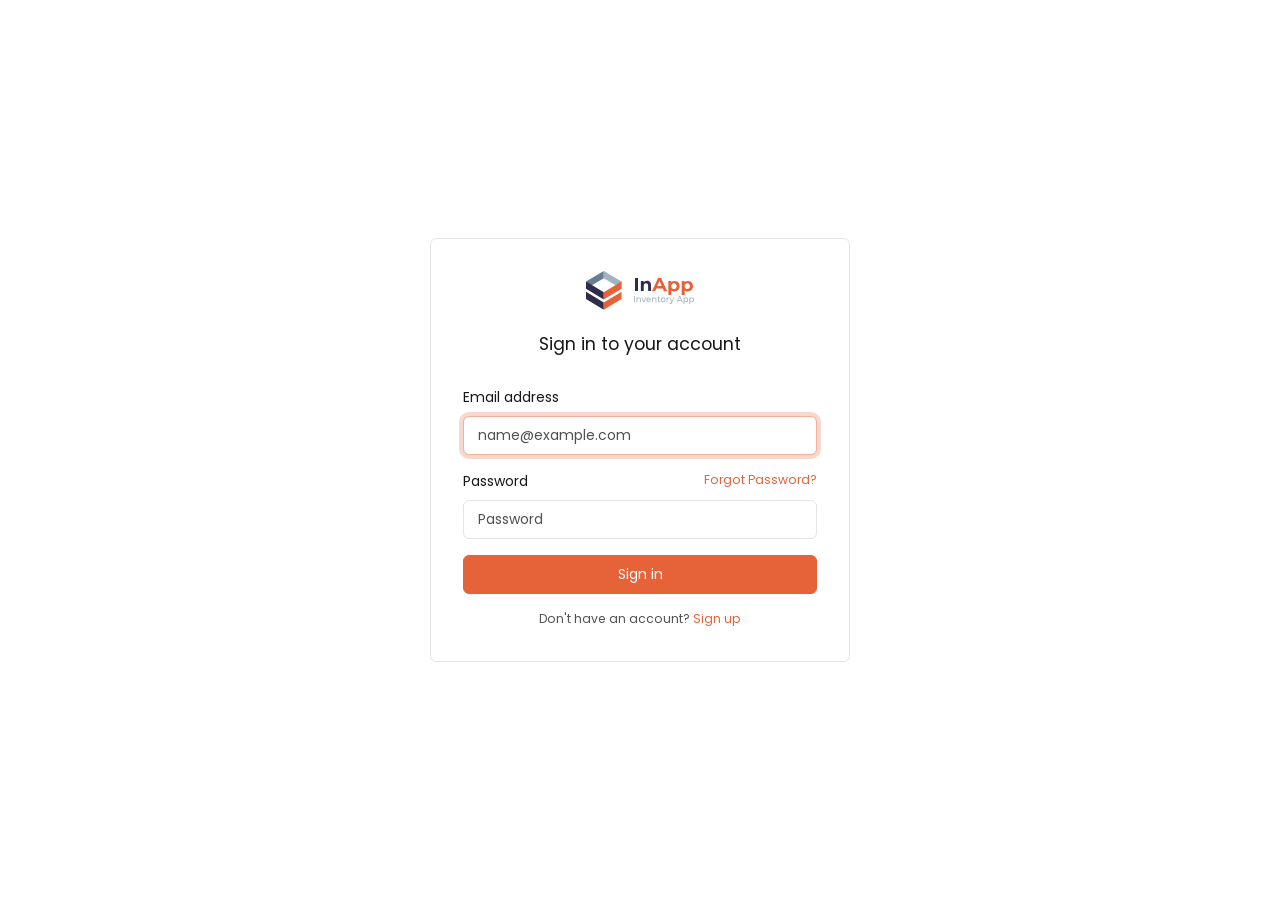
==== semana 2/View/IniciarSesion.html @ 1d6aa514 "Creacion de vistas nuevas" ====
<!DOCTYPE html>
<html lang="en">

<head>
    <meta charset="UTF-8" />
    <title>Proyecto Web MN</title>
    <meta name="viewport" content="width=device-width, initial-scale=1">

    <link rel="apple-touch-icon" sizes="180x180" href="images/apple-touch-icon.png">
    <link rel="icon" type="image/png" sizes="32x32" href="images/favicon-32x32.png">
    <link rel="icon" type="image/png" sizes="16x16" href="images/favicon-16x16.png">
    <link rel="stylesheet" href="css/main.css">
</head>
</head>

<body>
    <div class="container d-flex align-items-center justify-content-center min-vh-100">
        <div class="card " style="max-width:420px; width:100%;">
            <div class="card-body p-5">
                <div class="text-center mb-3">
                    <a href="index.html" class="mb-4 d-inline-block"><img src="images/logo-icon.svg" alt="" width="36">
                        <span class=" ms-2"> <img src="images/logo.svg" alt=""></span>
                    </a>
                    <h1 class="card-title mb-5 h5">Sign in to your account</h1>

                </div>

                <form class="needs-validation mt-3" novalidate>
                    <div class="mb-3">
                        <label for="email" class="form-label">Email address</label>
                        <input id="email" type="email" class="form-control" placeholder="name@example.com" required
                            autofocus>
                        <div class="invalid-feedback">Please enter a valid email.</div>
                    </div>

                    <div class="mb-3">
                        <label for="password" class="form-label d-flex justify-content-between">
                            <span>Password</span>
                            <a href="#" class="small link-primary">Forgot Password?</a>
                        </label>
                        <input id="password" type="password" class="form-control" placeholder="Password" required
                            minlength="6">
                    </div>

                    <button class="btn btn-primary w-100" type="submit">Sign in</button>
                </form>

                <div class="text-center mt-3 small text-muted">
                    Don't have an account? <a href="signup.html" class="link-primary">Sign up</a>
                </div>
            </div>
        </div>
    </div>

    <!-- Bootstrap JS -->
    <script src="js/sidebar.js"></script>

</body>

</html>
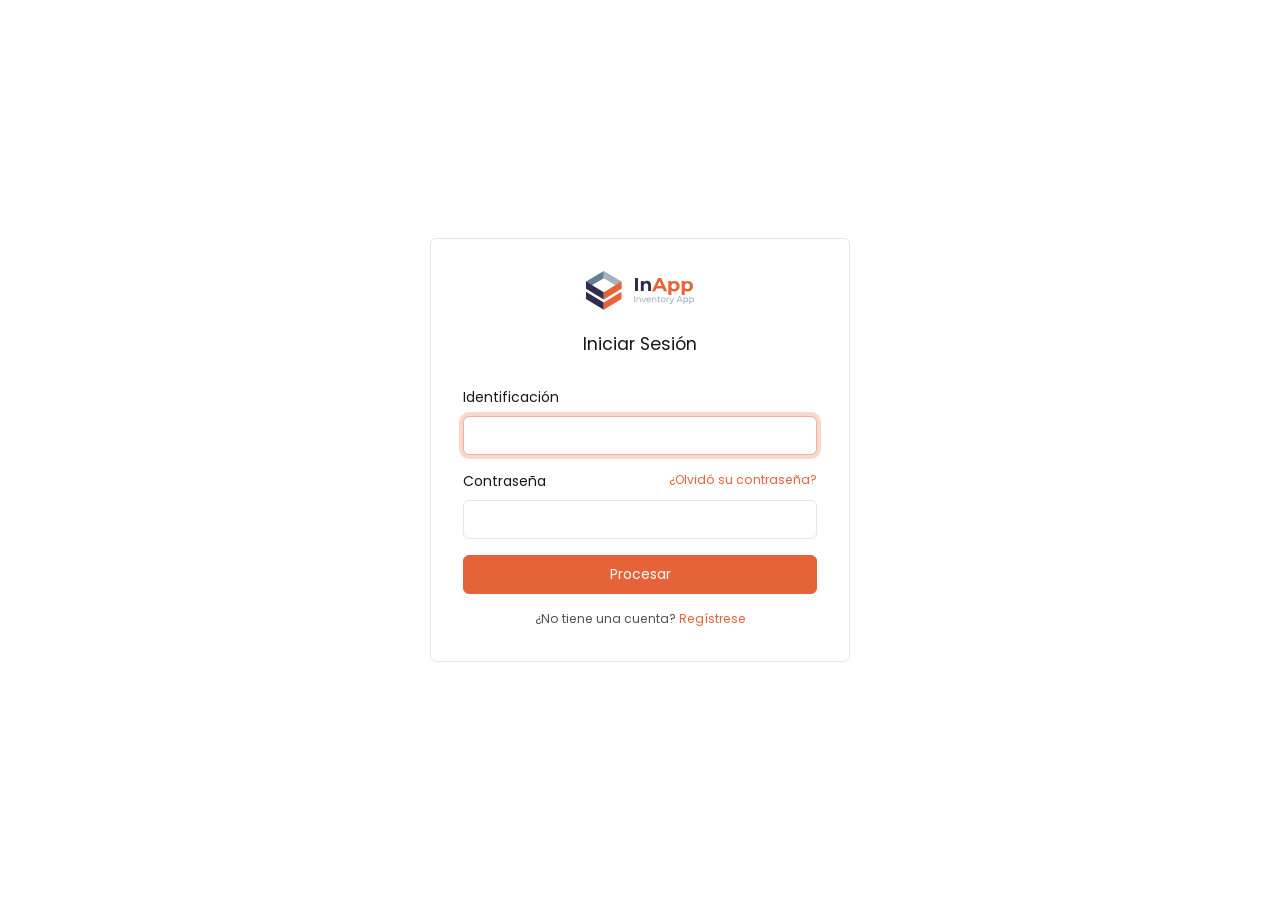
==== commit a4d48994: "Personalización de vistas" ====
--- a/semana 2/View/IniciarSesion.html
+++ b/semana 2/View/IniciarSesion.html
@@ -21,32 +21,29 @@
                     <a href="index.html" class="mb-4 d-inline-block"><img src="images/logo-icon.svg" alt="" width="36">
                         <span class=" ms-2"> <img src="images/logo.svg" alt=""></span>
                     </a>
-                    <h1 class="card-title mb-5 h5">Sign in to your account</h1>
+                    <h1 class="card-title mb-5 h5">Iniciar Sesión</h1>
 
                 </div>
 
                 <form class="needs-validation mt-3" novalidate>
                     <div class="mb-3">
-                        <label for="email" class="form-label">Email address</label>
-                        <input id="email" type="email" class="form-control" placeholder="name@example.com" required
-                            autofocus>
-                        <div class="invalid-feedback">Please enter a valid email.</div>
+                        <label for="identificacion" class="form-label">Identificación</label>
+                        <input id="identificacion" type="text" class="form-control" required autofocus>
                     </div>
 
                     <div class="mb-3">
-                        <label for="password" class="form-label d-flex justify-content-between">
-                            <span>Password</span>
-                            <a href="#" class="small link-primary">Forgot Password?</a>
+                        <label for="contrasena" class="form-label d-flex justify-content-between">
+                            <span>Contraseña</span>
+                            <a href="RecuperarContrasena.html" class="small link-primary">¿Olvidó su contraseña?</a>
                         </label>
-                        <input id="password" type="password" class="form-control" placeholder="Password" required
-                            minlength="6">
+                        <input id="contrasena" type="password" class="form-control" required minlength="6">
                     </div>
 
-                    <button class="btn btn-primary w-100" type="submit">Sign in</button>
+                    <button class="btn btn-primary w-100" type="submit">Procesar</button>
                 </form>
 
                 <div class="text-center mt-3 small text-muted">
-                    Don't have an account? <a href="signup.html" class="link-primary">Sign up</a>
+                    ¿No tiene una cuenta? <a href="RegistrarUsuarios.html" class="link-primary">Regístrese</a>
                 </div>
             </div>
         </div>
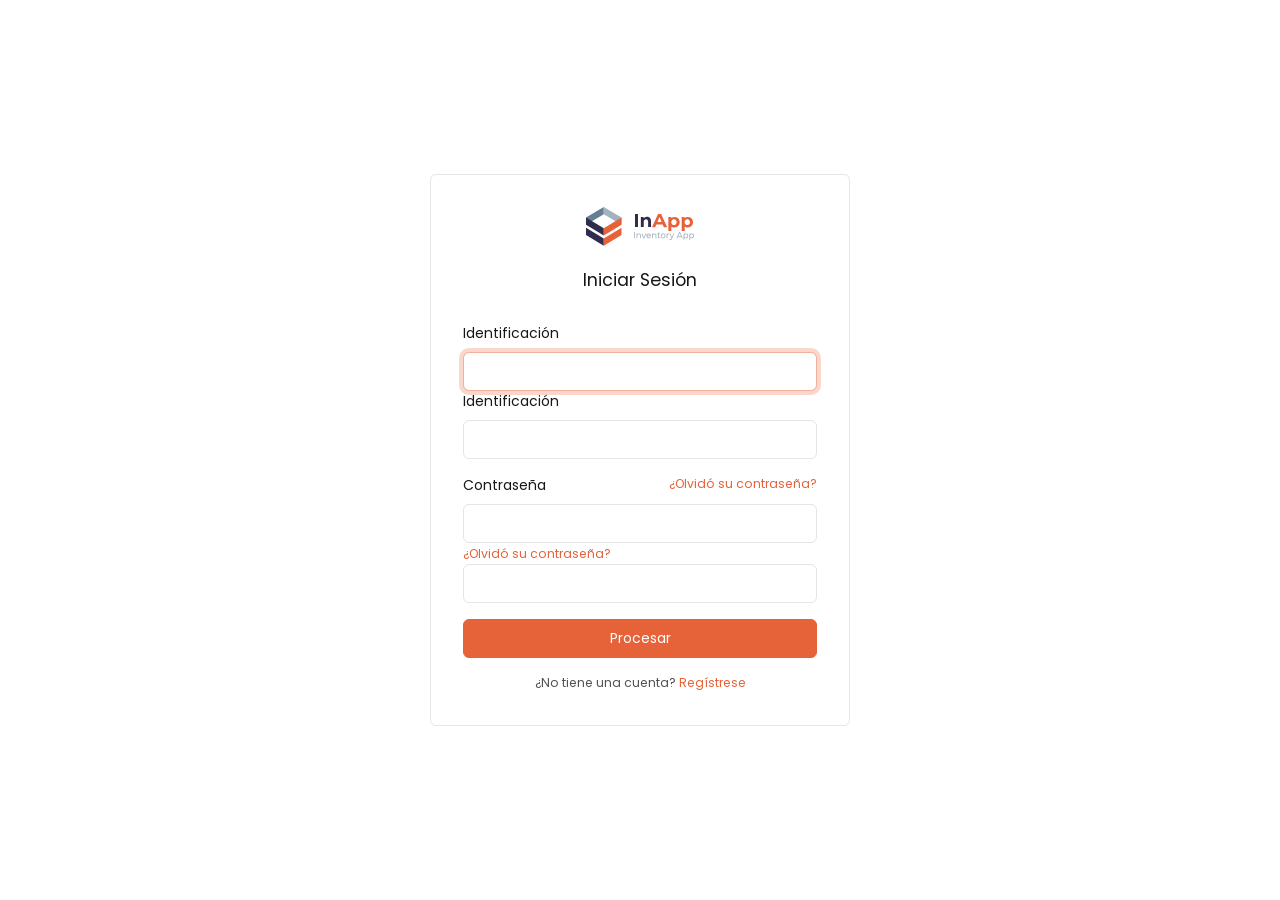
==== commit 94b51482: "Conexion de vistas" ====
--- a/semana 2/View/IniciarSesion.html
+++ b/semana 2/View/IniciarSesion.html
@@ -27,8 +27,12 @@
 
                 <form class="needs-validation mt-3" novalidate>
                     <div class="mb-3">
+
                         <label for="identificacion" class="form-label">Identificación</label>
                         <input id="identificacion" type="text" class="form-control" required autofocus>
+                        <label for="email" class="form-label">Identificación</label>
+                        <input id="email" type="text" class="form-control" required autofocus>
+
                     </div>
 
                     <div class="mb-3">
@@ -37,9 +41,13 @@
                             <a href="RecuperarContrasena.html" class="small link-primary">¿Olvidó su contraseña?</a>
                         </label>
                         <input id="contrasena" type="password" class="form-control" required minlength="6">
+                            <a href="RecuperarAcceso.html" class="small link-primary">¿Olvidó su contraseña?</a>
+                        </label>
+                        <input id="contrasena" type="password" class="form-control" requiredminlength="6">
                     </div>
 
                     <button class="btn btn-primary w-100" type="submit">Procesar</button>
+                    
                 </form>
 
                 <div class="text-center mt-3 small text-muted">
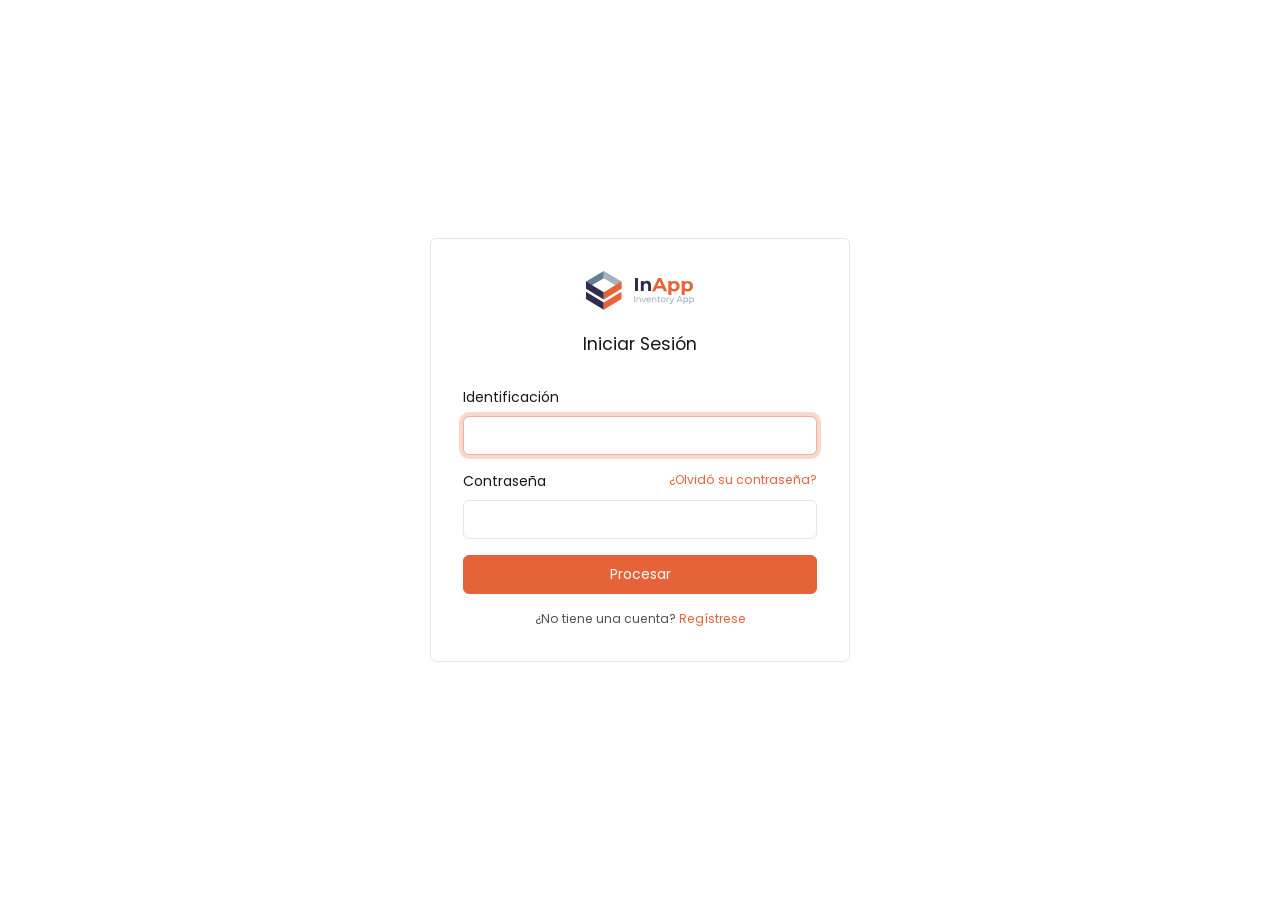
==== commit 9d90c493: "Cambios rápidos" ====
--- a/semana 2/View/IniciarSesion.html
+++ b/semana 2/View/IniciarSesion.html
@@ -27,12 +27,8 @@
 
                 <form class="needs-validation mt-3" novalidate>
                     <div class="mb-3">
-
                         <label for="identificacion" class="form-label">Identificación</label>
                         <input id="identificacion" type="text" class="form-control" required autofocus>
-                        <label for="email" class="form-label">Identificación</label>
-                        <input id="email" type="text" class="form-control" required autofocus>
-
                     </div>
 
                     <div class="mb-3">
@@ -40,10 +36,7 @@
                             <span>Contraseña</span>
                             <a href="RecuperarContrasena.html" class="small link-primary">¿Olvidó su contraseña?</a>
                         </label>
-                        <input id="contrasena" type="password" class="form-control" required minlength="6">
-                            <a href="RecuperarAcceso.html" class="small link-primary">¿Olvidó su contraseña?</a>
-                        </label>
-                        <input id="contrasena" type="password" class="form-control" requiredminlength="6">
+                        <input id="contrasena" type="text" class="form-control" requiredminlength="6">
                     </div>
 
                     <button class="btn btn-primary w-100" type="submit">Procesar</button>
